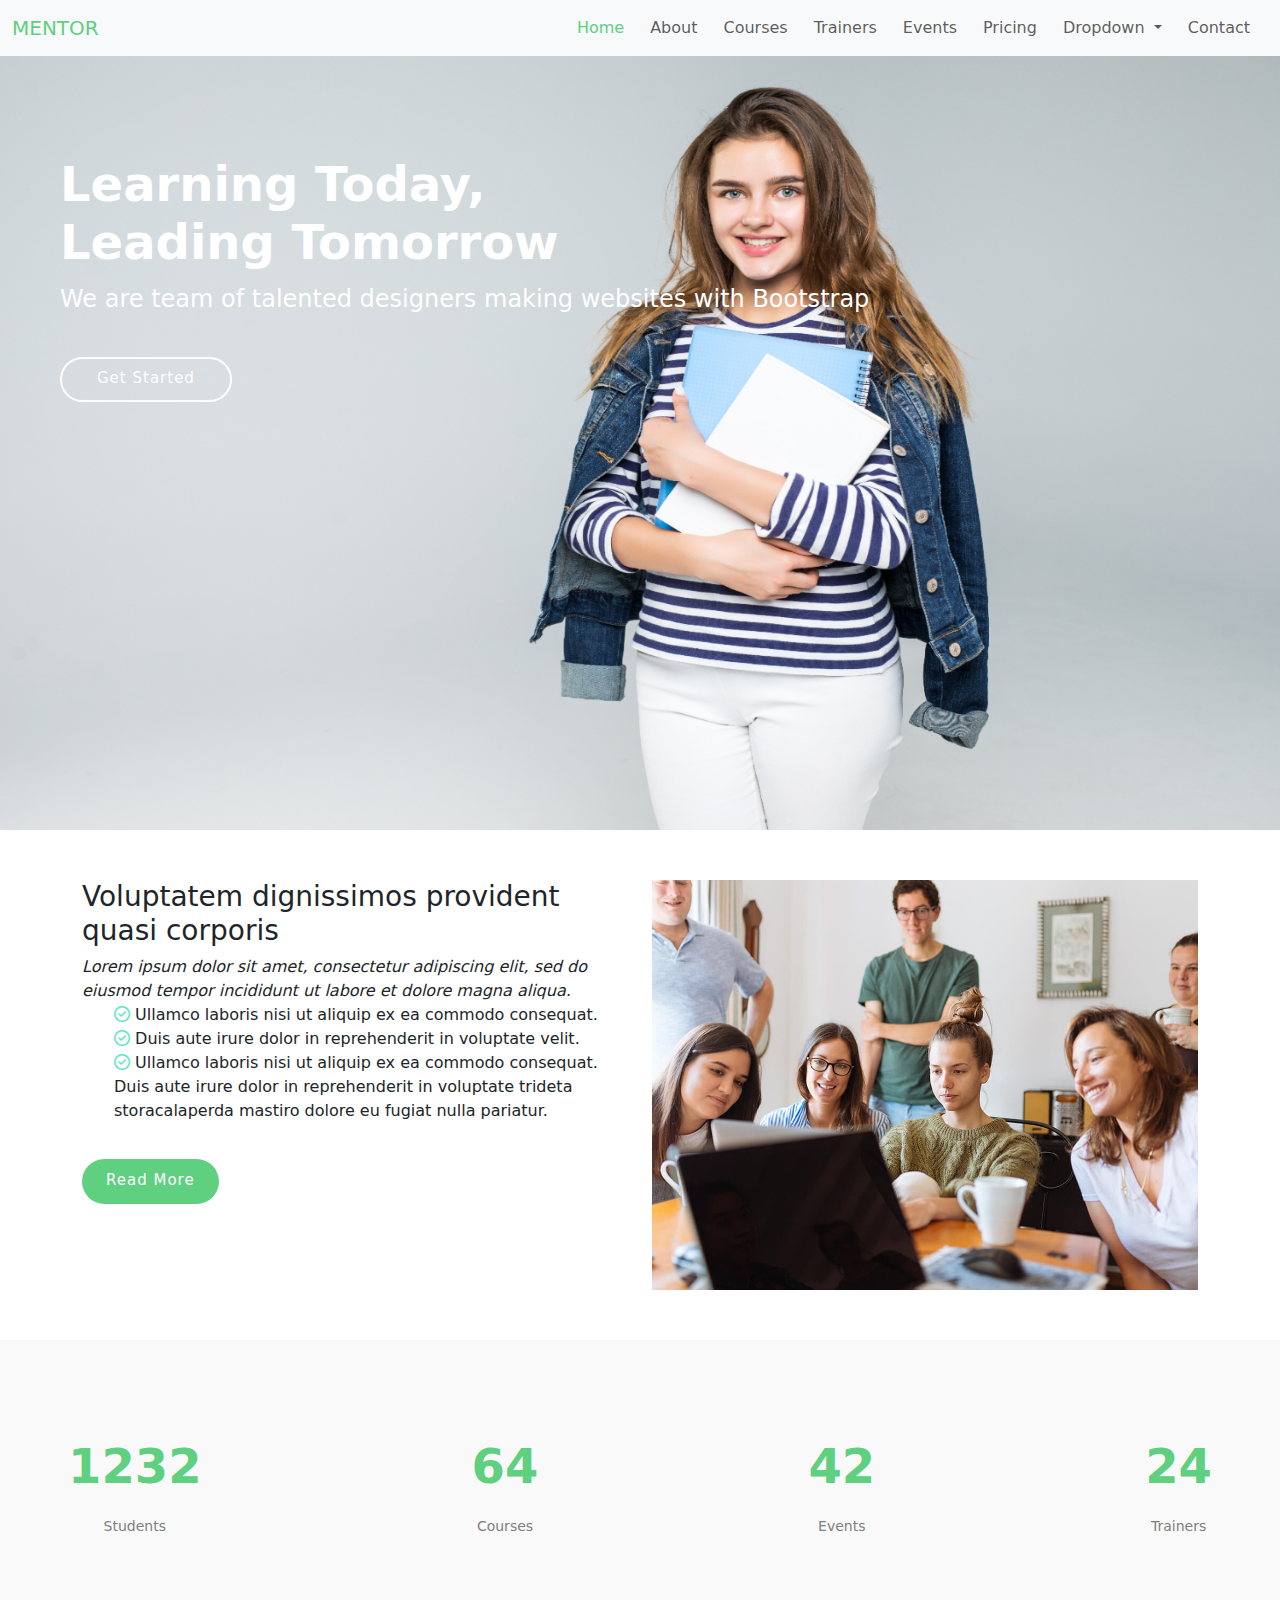
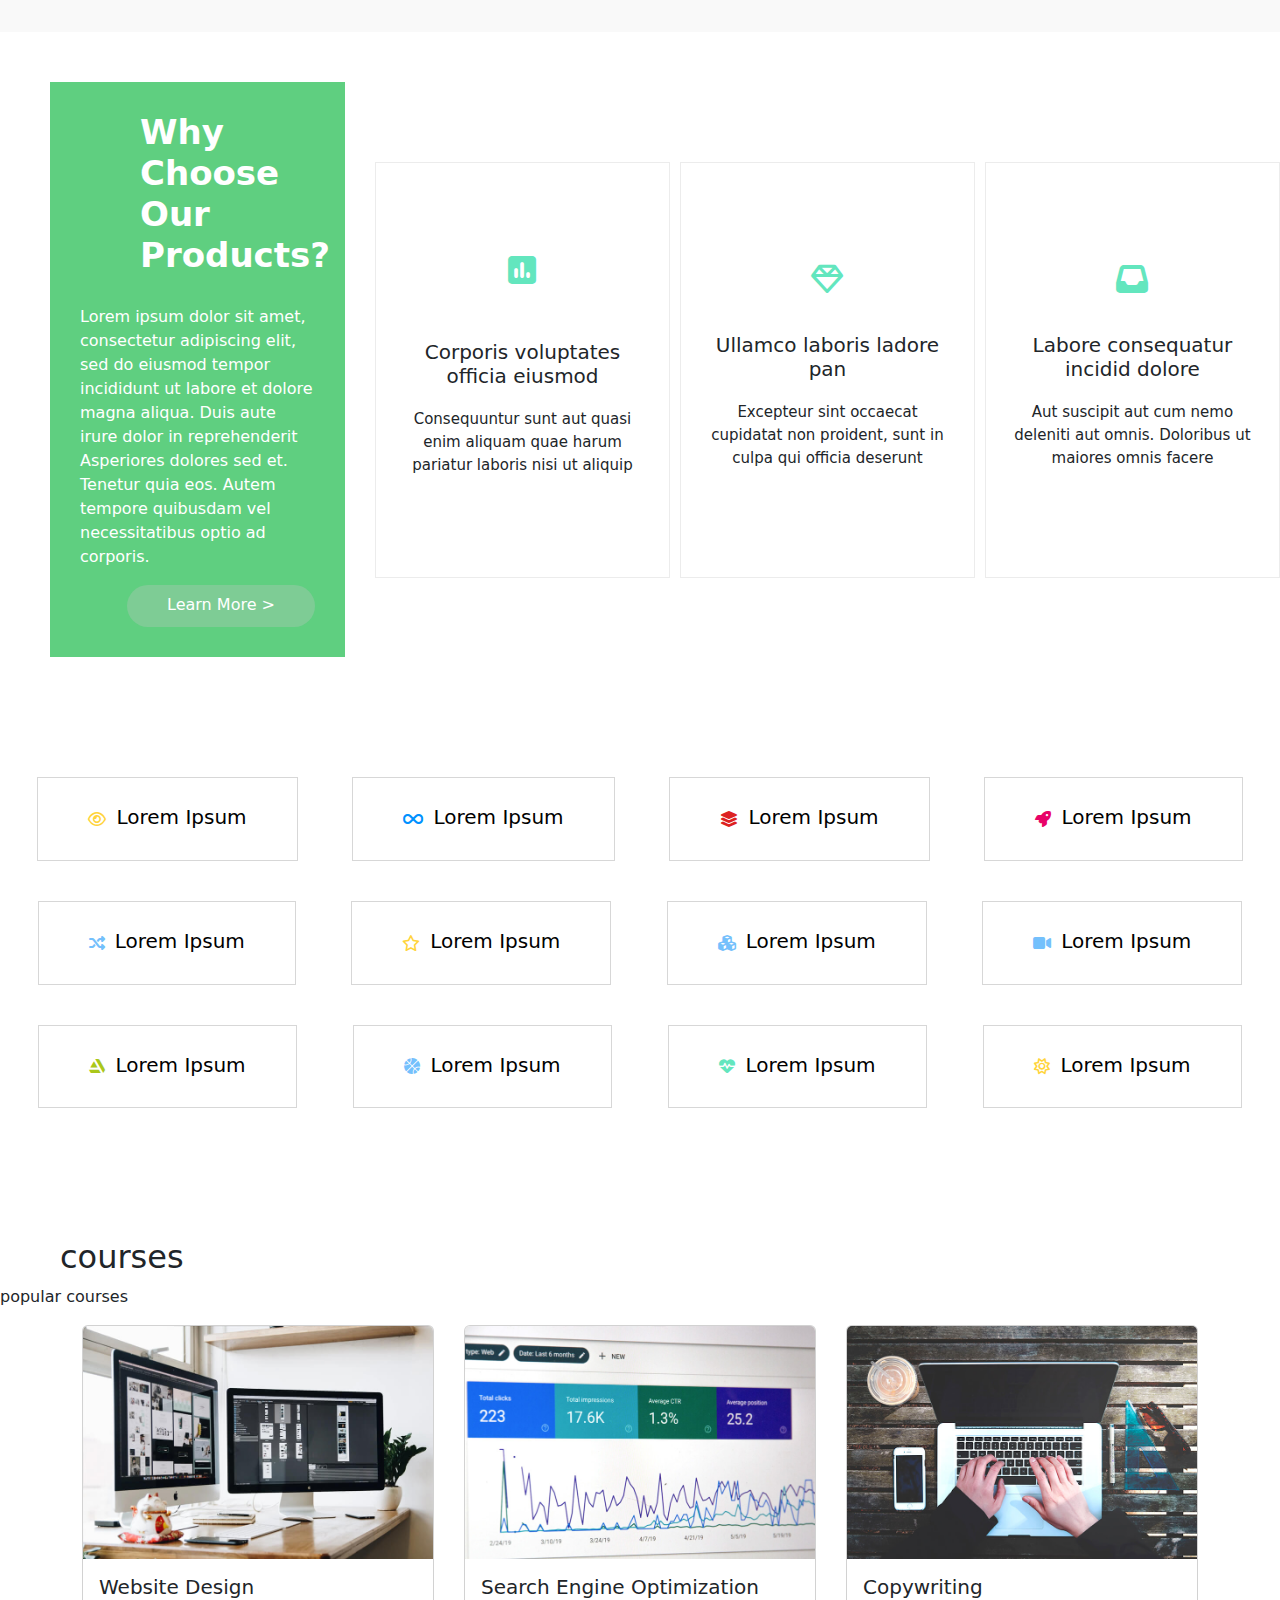
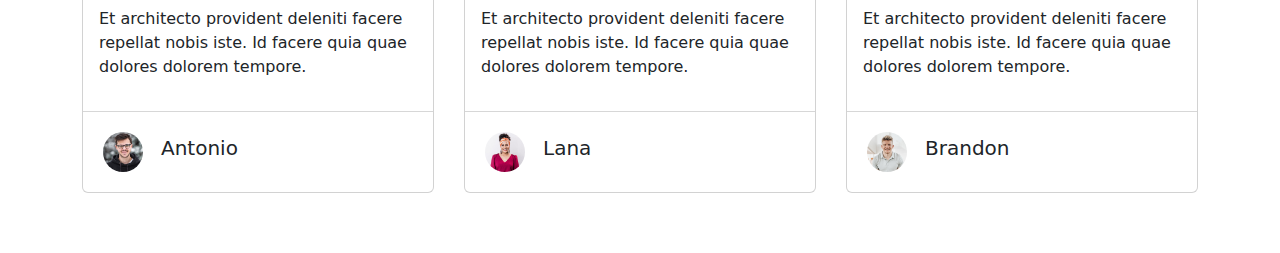
==== day 2nd/index.html @ 6ca22c72 "push" ====
<!DOCTYPE html>
<html lang="en">

<head>
  <meta charset="UTF-8">
  <meta name="viewport" content="width=device-width, initial-scale=1.0">
  <title>Mentor</title>
  <link rel="stylesheet" href="style.css">
  <link href="https://cdn.jsdelivr.net/npm/bootstrap@5.3.3/dist/css/bootstrap.min.css" rel="stylesheet"
    integrity="sha384-QWTKZyjpPEjISv5WaRU9OFeRpok6YctnYmDr5pNlyT2bRjXh0JMhjY6hW+ALEwIH" crossorigin="anonymous">
  <link rel="stylesheet" href="https://cdnjs.cloudflare.com/ajax/libs/font-awesome/6.7.2/css/all.min.css"
    integrity="sha512-Evv84Mr4kqVGRNSgIGL/F/aIDqQb7xQ2vcrdIwxfjThSH8CSR7PBEakCr51Ck+w+/U6swU2Im1vVX0SVk9ABhg=="
    crossorigin="anonymous" referrerpolicy="no-referrer" />
  <link href="assets/vendor/swiper/swiper-bundle.min.css" rel="stylesheet">
  <link href="assets/vendor/glightbox/css/glightbox.min.css" rel="stylesheet">
  <link href="assets/vendor/bootstrap-icons/bootstrap-icons.css" rel="stylesheet">
  <link href="assets/vendor/bootstrap/css/bootstrap.min.css" rel="stylesheet">
  <link href="assets/img/apple-touch-icon.png" rel="apple-touch-icon">
</head>

<body>
  <nav class="navbar navbar-expand-lg bg-body-tertiary">
    <div class="container-fluid">
      <a class="navbar-brand  mainname" href="#">Mentor</a>
      <button class="navbar-toggler" type="button" data-bs-toggle="collapse" data-bs-target="#navbarNavDropdown"
        aria-controls="navbarNavDropdown" aria-expanded="false" aria-label="Toggle navigation">
        <span class="navbar-toggler-icon"></span>
      </button>
      <div class="collapse navbar-collapse" id="navbarNavDropdown">
        <ul class="navbar-nav ms-auto">
          <li class="nav-item">
            <a class="nav-link active   mainname " aria-current="page" href="#">Home</a>
          </li>
          <li class="nav-item">
            <a class="nav-link" href="#">About</a>
          </li>
          <li class="nav-item">
            <a class="nav-link" href="#">Courses</a>
          </li>
          <li class="nav-item">
            <a class="nav-link" href="#">Trainers</a>
          </li>
          <li class="nav-item">
            <a class="nav-link" href="#">Events</a>
          </li>
          <li class="nav-item">
            <a class="nav-link" href="#">Pricing</a>
          </li>


          <li class="nav-item dropdown">
            <a class="nav-link dropdown-toggle" href="#" role="button" data-bs-toggle="dropdown" aria-expanded="false">
              Dropdown
            </a>
            <ul class="dropdown-menu">
              <li><a class="dropdown-item" href="#">Dropdown1</a></li>
              <li><a class="dropdown-item" href="#">Dropdown2</a> </li>
              <li><a class="dropdown-item" href="#">Dropdown3</a></li>
              <li><a class="dropdown-item" href="#">Dropdown4</a></li>
              <li><a class="dropdown-item" href="#">Dropdown5</a></li>

            </ul>
          </li>
          <li class="nav-item">
            <a class="nav-link" href="#">Contact</a>
          </li>
        </ul>
      </div>
    </div>
  </nav>
  <div id="main-content">
    <!-- <img src="assets/2062.jpg" alt="img"> -->
    <h2> Learning Today, <br> Leading Tomorrow</h2>
    <p>We are team of talented designers making websites with Bootstrap</p>
    <button class="btn-btn">Get Started</button>
  </div>
  <section id="about" class="about section">
    <div class="container">
      <div class="row gy-4">
        <div class="col-lg-6">
          <h3>Voluptatem dignissimos provident quasi corporis</h3>
          <i>Lorem ipsum dolor sit amet, consectetur adipiscing elit, sed do eiusmod tempor incididunt ut labore et
            dolore magna aliqua.</i>
          <ul>
            <li>
              <i class="fa-regular fa-circle-check" style="color: #63E6BE;"></i>
              Ullamco laboris nisi ut aliquip ex ea commodo consequat.
            </li>
            <li>
              <i class="fa-regular fa-circle-check" style="color: #63E6BE;"></i>
              Duis aute irure dolor in reprehenderit in voluptate velit.
            </li>
            <li>
              <i class="fa-regular fa-circle-check" style="color: #63E6BE;"></i>
              Ullamco laboris nisi ut aliquip ex ea commodo consequat. Duis aute irure dolor in reprehenderit in
              voluptate trideta storacalaperda mastiro dolore eu fugiat nulla pariatur.
            </li>
          </ul>
          <button onclick=""> Read More</button>
        </div>
        <div id="image-" class="col-lg-6">
          <img src="assets/about.jpg" class="img-fluid" alt="img">
        </div>

      </div>
    </div>
  </section>

  <section id="count" class="count-section">
    <div id="count-main">
      <div id="student" class="count-main">
        <p>1232</p>
        <h3>Students</h3>
      </div>
      <div id="courses" class="count-main">
        <p>64</p>
        <h3>Courses</h3>
      </div>
      <div id="events" class="count-main">
        <p>42</p>
        <h3>Events</h3>
      </div>
      <div id="trainers" class="count-main">
        <p>24</p>
        <h3>Trainers</h3>
      </div>
    </div>
  </section>


  <section id="why-us" class="why-us section">
    <div id="why-us-container" class="">
      <div id="product" class="col-lg-3">
        <h2>Why Choose Our Products?</h2>
        <p>Lorem ipsum dolor sit amet, consectetur adipiscing elit, sed do eiusmod tempor incididunt ut labore et dolore
          magna aliqua. Duis aute irure dolor in reprehenderit Asperiores dolores sed et. Tenetur quia eos. Autem
          tempore quibusdam vel necessitatibus optio ad corporis.</p>
        <button onclick="">Learn More ></button>
      </div>
      <div id="product-points" class="col-lg-9">
        <div id="points1" class="points col-lg-4">
          <i class="fa-solid fa-square-poll-vertical fa-lg pointshape" style="color: #63E6BE;"></i>
          <h4> Corporis voluptates officia eiusmod</h4>
          <p>Consequuntur sunt aut quasi enim aliquam quae harum pariatur laboris nisi ut aliquip</p>
        </div>
        <div id="points2" class="points col-lg-4">
          <i class="fa-regular fa-gem pointshape" style="color: #63E6BE;"></i>
          <h4>Ullamco laboris ladore pan</h4>
          <p>Excepteur sint occaecat cupidatat non proident, sunt in culpa qui officia deserunt</p>
        </div>
        <div id="points3" class="points col-lg-4">
          <i class="fa-solid fa-inbox pointshape" style="color: #63E6BE;"></i>
          <h4>Labore consequatur incidid dolore</h4>
          <p>Aut suscipit aut cum nemo deleniti aut omnis. Doloribus ut maiores omnis facere</p>
        </div>
      </div>
    </div>
  </section>

  <section id="features" class="features">
    <div id="features-container" class="">
      <div id="row-1st" class="row1">
        <div><i class="fa-regular fa-eye" style="color: #FFD43B;"></i>
          <h3><a href="#">Lorem Ipsum</a></h3>

        </div>
        <div>
          <i class="fa-solid fa-infinity" style="color: #0091ff;"></i>
          <h3><a href="#">Lorem Ipsum</a></h3>
        </div>

        <div>
          <i class="fa-solid fa-layer-group" style="color: #dd2222;"></i>
          <h3><a href="#">Lorem Ipsum</a></h3>
        </div>

        <div> <i class="fa-solid fa-rocket" style="color: #e80368;"></i>
          <h3><a href="#">Lorem Ipsum</a></h3>
        </div>

      </div>

      <div id="row-2nd" class="row1">
        <div>
          <i class="fa-solid fa-shuffle" style="color: #74C0FC;"></i>
          <h3><a href="#">Lorem Ipsum</a></h3>
        </div>
        <div><i class="fa-regular fa-star" style="color: #FFD43B;"></i>
          <h3><a href="#">Lorem Ipsum</a></h3>

        </div>
        <div><i class="fa-solid fa-cubes" style="color: #74C0FC;"></i>
          <h3><a href="#">Lorem Ipsum</a></h3>

        </div>
        <div><i class="fa-solid fa-video" style="color: #74C0FC;"></i>
          <h3><a href="#">Lorem Ipsum</a></h3>
        </div>
      </div>

      <div id="row-3rd" class="row1">
        <div><i class="fa-brands fa-artstation" style="color: #aac71a;"></i>
          <h3><a href="#">Lorem Ipsum</a></h3>

        </div>
        <div>
          <i class="fa-solid fa-basketball" style="color: #74C0FC;"></i>
          <h3><a href="#">Lorem Ipsum</a></h3>
        </div>
        <div><i class="fa-solid fa-heart-pulse" style="color: #63E6BE;"></i>

          <h3><a href="#">Lorem Ipsum</a></h3>
        </div>
        <div>
          <i class="fa-regular fa-sun" style="color: #FFD43B;"></i>
          <h3><a href="#">Lorem Ipsum</a></h3>
        </div>
      </div>

    </div>
  </section>
  <section id="courses" class="courses">
    <div id="title">
      <h2>courses</h2>
      <p>popular courses</p>
    </div>

    <div id="container" class="container">
      <div id="card1" class="card">
        <img src="assets/course-1.jpg" class="card-img-top" alt="...">
        <div class="card-body">
          <h5 class="card-title">Website Design</h5>
          <p>Et architecto provident deleniti facere repellat nobis iste. Id facere quia quae dolores dolorem tempore.</p>
        </div>
        <div class="traine">
          <img src="assets/trainers-1.jpg" alt="img">
          <h5>Antonio</h5>
        </div>
      </div>
      <div id="card2" class="card">
        <img src="assets/course-2.jpg" class="card-img-top" alt="...">
        <div class="card-body">
          <h5 class="card-title">Search Engine Optimization</h5>
          <p>Et architecto provident deleniti facere repellat nobis iste. Id facere quia quae dolores dolorem tempore.</p>
        </div>
        <div class="traine">
          <img src="assets/trainers-2.jpg" alt="img">
          <h5>Lana</h5>
        </div>
      </div>
      <div id="card2" class="card">
        <img src="assets/course-3.jpg" class="card-img-top" alt="...">
        <div class="card-body">
          <h5 class="card-title">Copywriting</h5>
          <p>Et architecto provident deleniti facere repellat nobis iste. Id facere quia quae dolores dolorem tempore.</p>
        </div>
        <div class="traine">
          <img src="assets/trainers-3.jpg" alt="img">
          <h5>Brandon</h5>
        </div>
      </div>
    </div>
  </section>




  <script src="https://cdn.jsdelivr.net/npm/bootstrap@5.3.3/dist/js/bootstrap.bundle.min.js"
    integrity="sha384-YvpcrYf0tY3lHB60NNkmXc5s9fDVZLESaAA55NDzOxhy9GkcIdslK1eN7N6jIeHz"
    crossorigin="anonymous"></script>
</body>

</html>
---- day 2nd/style.css ----
*{
    margin: 0;
    padding: 0;
}
body{
    background-color: #f1f1f1;
    font-family: Arial, sans-serif;
}
.mainname{
    color: #5FCF80 !important;
}
.navbar-brand{
    font-size: 1.5rem;
    color: #5FCF80;
    text-transform: uppercase;
    font-weight: 500;
}
.navbar-nav .nav-item{
    margin-right: 10px;
}
#main-content{
    width: 100%;
    color: white;
    height: 86vh;
    position: relative;
    padding: 80px 0;
    background-image: url('assets/2062.jpg');
    background-repeat: no-repeat;
    background-size: 100% 100%;
    object-fit: cover;
    
}

#main-content h2{
    margin-top: 20px;
    font-size: 48px;
    font-weight: 700;
}
#main-content p{
    color: color-mix(in srgb, var(--default-color), transparent 20%);
    font-size: 24px;
}

#main-content p, h2, .btn-btn {
    margin: 10px 60px;
}

.btn-btn {
    border: 2px solid white;
   
    color: white;
    background-color: transparent;
    font-weight: 500;
    font-size: 15px;
    letter-spacing: 1px;
   
    padding: 8px 35px 10px 35px;
    border-radius: 50px;
    transition: 0.4s;
    margin-top: 30px;
}
.btn-btn:hover{
    background-color: #5FCF80;
    border: 2px solid #5FCF80;
}

#about{
    padding: 50px 0;
    
}
#about button{
    margin:20px 0;
    padding: 10px 24px 12px 24px;
    border-radius: 50px;
    border: none;
    background: #5FCF80;
    color: white;
    font-weight: 500 ;
    font-size: 15px;
    letter-spacing: 1px;
}

#about li{
    list-style: none;
}




.img-fluid {
    max-width: 100%;
    height: auto;
}


.count-section{
    background-color: #F9F9F9;
    padding: 30px 0;
}
#count-main{
    text-align: center;
    display: flex;
    justify-content: center;
    align-items: center;
    column-gap: 30vb;
}

#count-main p{
    color: #5FCF80;
    font-size: 48px;
    font-weight: 600;
}
#count-main h3{
    font-size: 14px;
    font-weight: 400;
    color: gray;
}
#why-us-container{
    padding: 50px 50px;
}

#product{
    background-color: #5FCF80;
    color: white;
    
    padding: 30px;
}
#product h2{
    font-size: 34px;
    font-weight: 700;
    margin-bottom:30px;
}
#why-us-container{
    display: flex;
   
    align-items: center;
    column-gap: 30px;

}
#product button{
    padding: 8px 40px 10px 40px;
    color: var(--default-color);
    background-color:  #7ecc95;
    border-style: none;
    border-radius: 50px;
    float: right;
}
#product button:hover{
    background-color: #ffffff;
    color: #5FCF80;

}
#product-points{
    padding: 10px 0;
    
}
.points{
    border: 1px solid #ECECEC;
    padding: 100px 20px;
    width: 100%;
    text-align: center;
}
.points i:hover{
    height: 50px;
    background-color: #5FCF80;
    color: white;
}
#product-points{
    display: flex;
    column-gap: 10px;
}
#product-points i{
    width: 50px;
    height: 50px;
    border-radius: 50%;
    text-align: center;
    font-size: xx-large;
}



.points h4
{
    font-size: 20px;
 
    line-height:24px;
    margin: 20px 5px;
}
.points p{
    line-height:23px;
    font-size: 15px;
    font-weight: 400;
    margin: 0;
}

#features{
    padding: 50px 0;
}

#features-container {
    display: flex;
    column-gap: 30px;
    flex-direction: column;
}
#features-container a{
    color: black;
    font-size: 20px;
    font-weight: 500;
    line-height: 16px;
    text-decoration: none;
}
#features-container a:hover{
    color: #5FCF80;

}
#features-container div{
    margin: 10px;
}

.row1{
    display: flex;
    justify-content: space-around;
}
.row1 div{
    display: flex;
    justify-content: center;
    align-items: center;
    column-gap: 10px;
    padding: 20px 50px;
    
    border: 1px solid rgba(128, 128, 128, 0.315);
}
.row1 div:hover{
   
    border: 1px solid #5FCF80;
}

#courses{
    padding: 60px 0;
}
#container{
    display: flex;
    justify-content: center;
    align-items: center;
    column-gap: 30px;
}
.card img{
    width: 100%;
    
    height: auto;
}

.traine{
  
    border-top: 1px solid rgba(128, 128, 128, 0.315);
    display: flex;
    align-items: center;
    padding: 20px;

}
.traine img{
    margin-right: 18px;
   
    width: 40px;
    height: 40px;
    border-radius: 50%;
   
}
.traine h5:hover{
    color: #5FCF80;
}
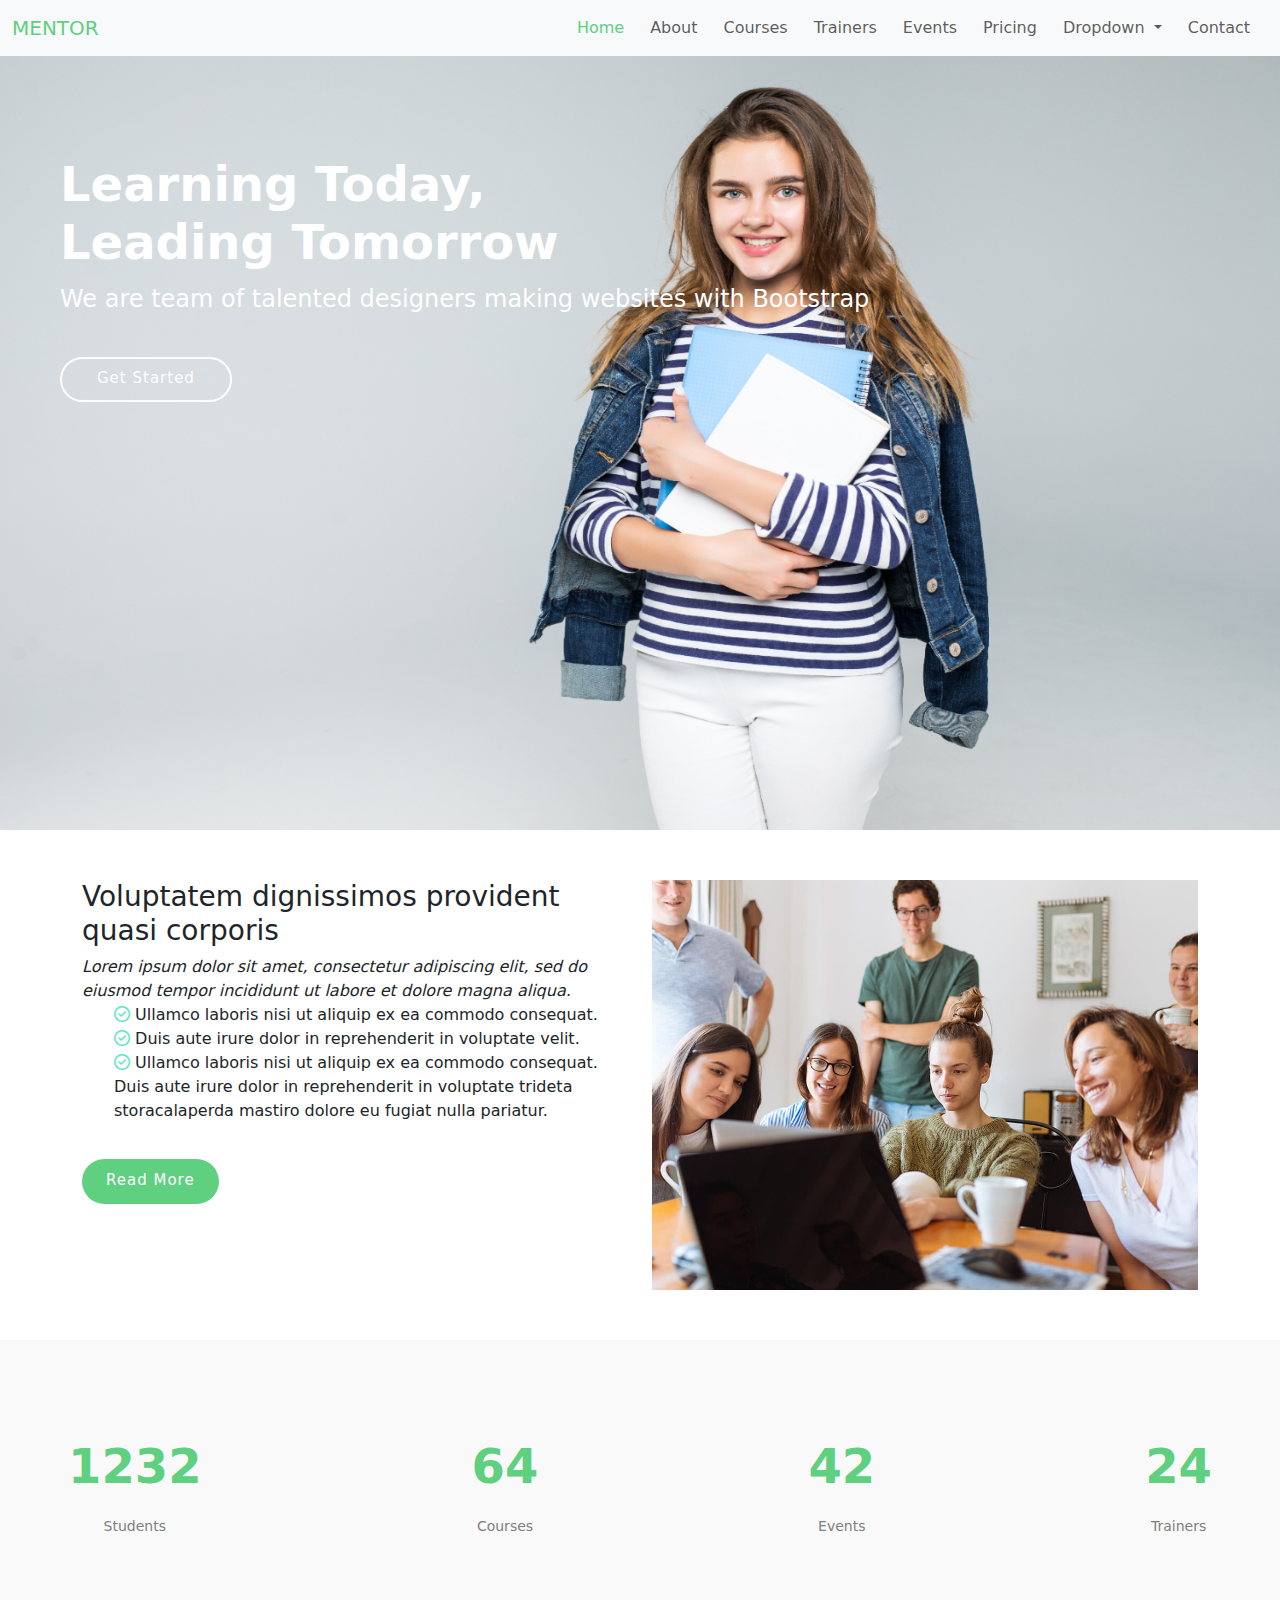
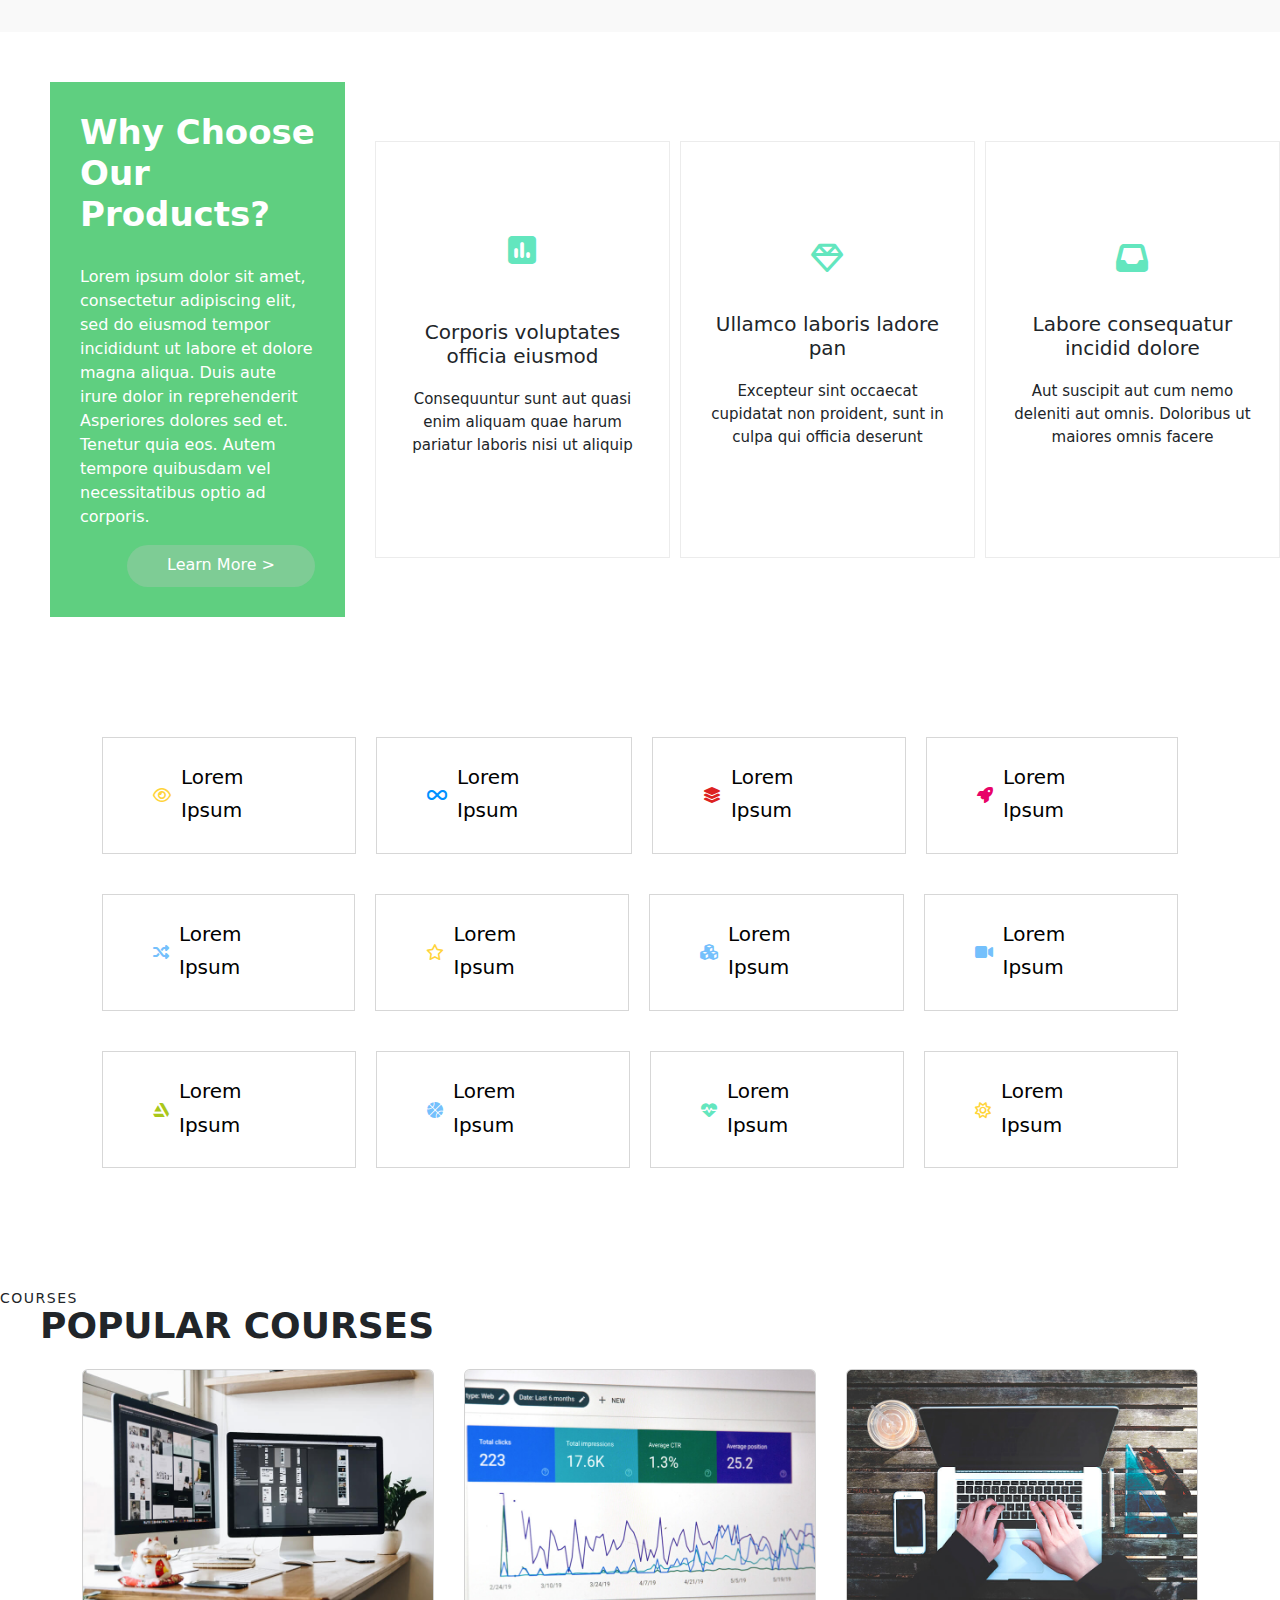
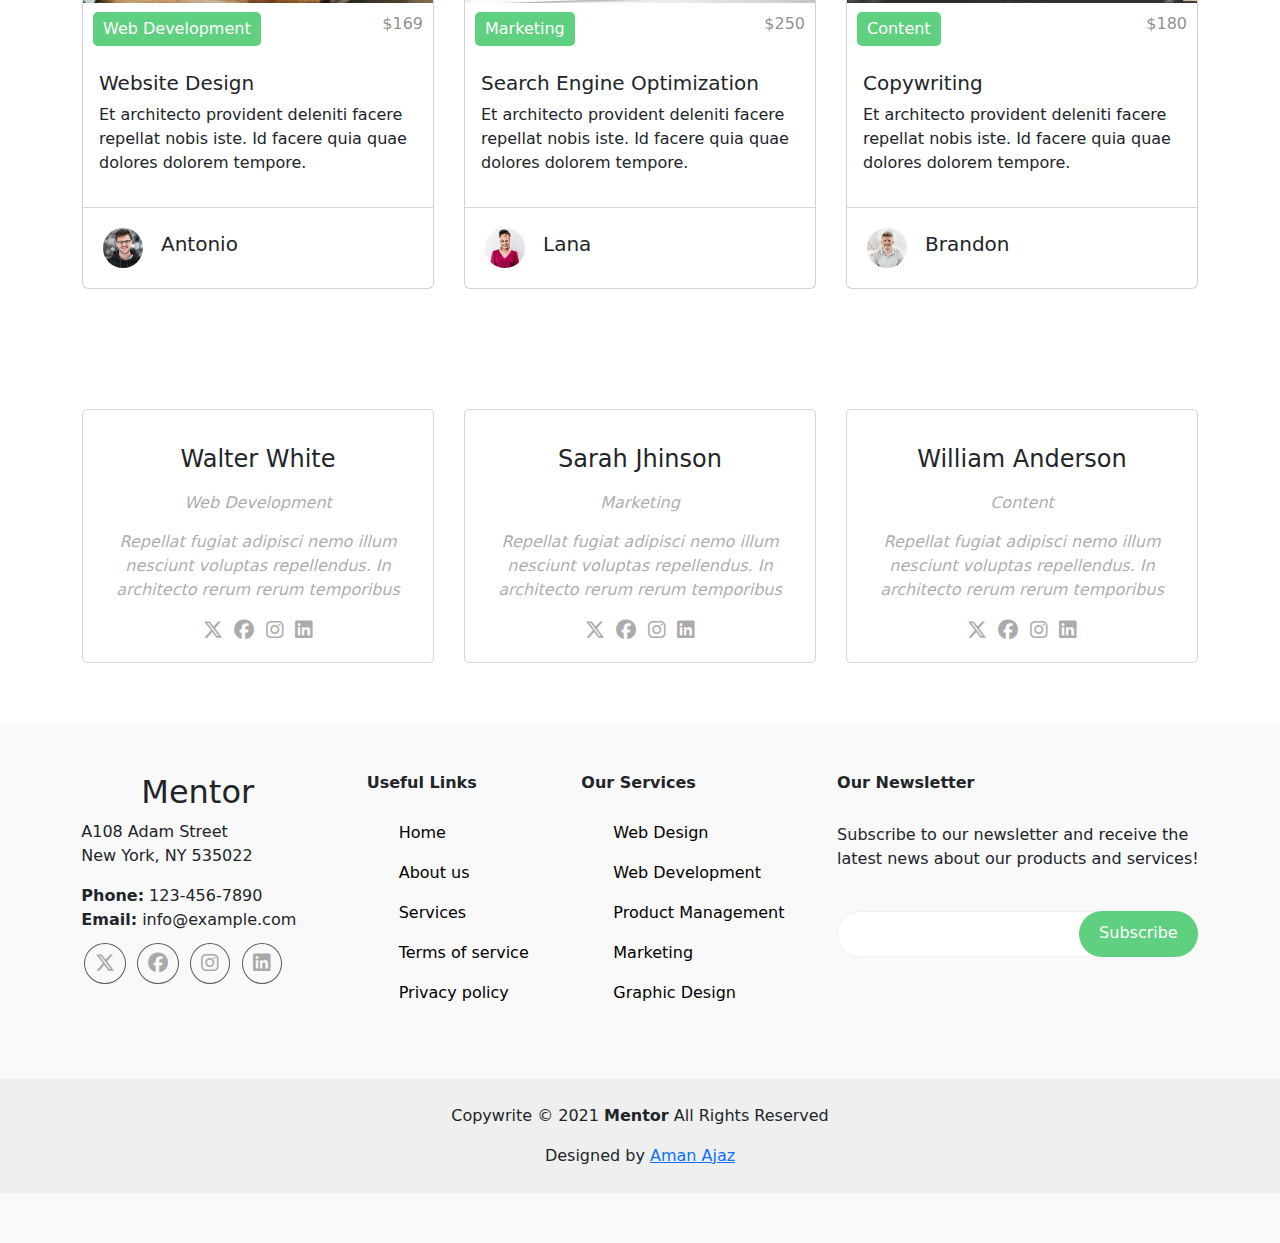
==== commit 2a4a5707: "complete" ====
--- a/day 2nd/index.html
+++ b/day 2nd/index.html
@@ -68,200 +68,310 @@
       </div>
     </div>
   </nav>
-  <div id="main-content">
-    <!-- <img src="assets/2062.jpg" alt="img"> -->
-    <h2> Learning Today, <br> Leading Tomorrow</h2>
-    <p>We are team of talented designers making websites with Bootstrap</p>
-    <button class="btn-btn">Get Started</button>
-  </div>
-  <section id="about" class="about section">
-    <div class="container">
-      <div class="row gy-4">
-        <div class="col-lg-6">
-          <h3>Voluptatem dignissimos provident quasi corporis</h3>
-          <i>Lorem ipsum dolor sit amet, consectetur adipiscing elit, sed do eiusmod tempor incididunt ut labore et
-            dolore magna aliqua.</i>
-          <ul>
-            <li>
-              <i class="fa-regular fa-circle-check" style="color: #63E6BE;"></i>
-              Ullamco laboris nisi ut aliquip ex ea commodo consequat.
-            </li>
-            <li>
-              <i class="fa-regular fa-circle-check" style="color: #63E6BE;"></i>
-              Duis aute irure dolor in reprehenderit in voluptate velit.
-            </li>
-            <li>
-              <i class="fa-regular fa-circle-check" style="color: #63E6BE;"></i>
-              Ullamco laboris nisi ut aliquip ex ea commodo consequat. Duis aute irure dolor in reprehenderit in
-              voluptate trideta storacalaperda mastiro dolore eu fugiat nulla pariatur.
-            </li>
-          </ul>
-          <button onclick=""> Read More</button>
-        </div>
-        <div id="image-" class="col-lg-6">
-          <img src="assets/about.jpg" class="img-fluid" alt="img">
-        </div>
-
-      </div>
+  <main>
+    <div id="main-content">
+      <!-- <img src="assets/2062.jpg" alt="img"> -->
+      <h2> Learning Today, <br> Leading Tomorrow</h2>
+      <p>We are team of talented designers making websites with Bootstrap</p>
+      <button class="btn-btn">Get Started</button>
     </div>
-  </section>
-
-  <section id="count" class="count-section">
-    <div id="count-main">
-      <div id="student" class="count-main">
-        <p>1232</p>
-        <h3>Students</h3>
-      </div>
-      <div id="courses" class="count-main">
-        <p>64</p>
-        <h3>Courses</h3>
-      </div>
-      <div id="events" class="count-main">
-        <p>42</p>
-        <h3>Events</h3>
-      </div>
-      <div id="trainers" class="count-main">
-        <p>24</p>
-        <h3>Trainers</h3>
+    <section id="about" class="about section">
+      <div class="container">
+        <div class="row gy-4">
+          <div class="col-lg-6">
+            <h3>Voluptatem dignissimos provident quasi corporis</h3>
+            <i>Lorem ipsum dolor sit amet, consectetur adipiscing elit, sed do eiusmod tempor incididunt ut labore et
+              dolore magna aliqua.</i>
+            <ul>
+              <li>
+                <i class="fa-regular fa-circle-check" style="color: #63E6BE;"></i>
+                Ullamco laboris nisi ut aliquip ex ea commodo consequat.
+              </li>
+              <li>
+                <i class="fa-regular fa-circle-check" style="color: #63E6BE;"></i>
+                Duis aute irure dolor in reprehenderit in voluptate velit.
+              </li>
+              <li>
+                <i class="fa-regular fa-circle-check" style="color: #63E6BE;"></i>
+                Ullamco laboris nisi ut aliquip ex ea commodo consequat. Duis aute irure dolor in reprehenderit in
+                voluptate trideta storacalaperda mastiro dolore eu fugiat nulla pariatur.
+              </li>
+            </ul>
+            <button onclick=""> Read More</button>
+          </div>
+          <div id="image-" class="col-lg-6">
+            <img src="assets/about.jpg" class="img-fluid" alt="img">
+          </div>
+
+        </div>
+      </div>
+    </section>
+
+    <section id="count" class="count-section">
+      <div id="count-main">
+        <div id="student" class="count-main">
+          <p>1232</p>
+          <h3>Students</h3>
+        </div>
+        <div id="courses" class="count-main">
+          <p>64</p>
+          <h3>Courses</h3>
+        </div>
+        <div id="events" class="count-main">
+          <p>42</p>
+          <h3>Events</h3>
+        </div>
+        <div id="trainers" class="count-main">
+          <p>24</p>
+          <h3>Trainers</h3>
+        </div>
+      </div>
+    </section>
+
+
+    <section id="why-us" class="why-us section">
+      <div id="why-us-container" class="">
+        <div id="product" class="col-lg-3">
+          <h2>Why Choose Our Products?</h2>
+          <p>Lorem ipsum dolor sit amet, consectetur adipiscing elit, sed do eiusmod tempor incididunt ut labore et
+            dolore
+            magna aliqua. Duis aute irure dolor in reprehenderit Asperiores dolores sed et. Tenetur quia eos. Autem
+            tempore quibusdam vel necessitatibus optio ad corporis.</p>
+          <button onclick="">Learn More ></button>
+        </div>
+        <div id="product-points" class="col-lg-9 ">
+          <div id="points1" class="points col-lg-4">
+            <i class="fa-solid fa-square-poll-vertical fa-lg pointshape" style="color: #63E6BE;"></i>
+            <h4> Corporis voluptates officia eiusmod</h4>
+            <p>Consequuntur sunt aut quasi enim aliquam quae harum pariatur laboris nisi ut aliquip</p>
+          </div>
+          <div id="points2" class="points col-lg-4">
+            <i class="fa-regular fa-gem pointshape" style="color: #63E6BE;"></i>
+            <h4>Ullamco laboris ladore pan</h4>
+            <p>Excepteur sint occaecat cupidatat non proident, sunt in culpa qui officia deserunt</p>
+          </div>
+          <div id="points3" class="points col-lg-4">
+            <i class="fa-solid fa-inbox pointshape" style="color: #63E6BE;"></i>
+            <h4>Labore consequatur incidid dolore</h4>
+            <p>Aut suscipit aut cum nemo deleniti aut omnis. Doloribus ut maiores omnis facere</p>
+          </div>
+        </div>
+      </div>
+    </section>
+
+    <section id="features" class="features">
+      <div id="features-container" class="container">
+        <div id="row-1st" class="row1">
+          <div><i class="fa-regular fa-eye" style="color: #FFD43B;"></i>
+            <h3><a href="#">Lorem Ipsum</a></h3>
+
+          </div>
+          <div>
+            <i class="fa-solid fa-infinity" style="color: #0091ff;"></i>
+            <h3><a href="#">Lorem Ipsum</a></h3>
+          </div>
+
+          <div>
+            <i class="fa-solid fa-layer-group" style="color: #dd2222;"></i>
+            <h3><a href="#">Lorem Ipsum</a></h3>
+          </div>
+
+          <div> <i class="fa-solid fa-rocket" style="color: #e80368;"></i>
+            <h3><a href="#">Lorem Ipsum</a></h3>
+          </div>
+
+        </div>
+
+        <div id="row-2nd" class="row1">
+          <div>
+            <i class="fa-solid fa-shuffle" style="color: #74C0FC;"></i>
+            <h3><a href="#">Lorem Ipsum</a></h3>
+          </div>
+          <div><i class="fa-regular fa-star" style="color: #FFD43B;"></i>
+            <h3><a href="#">Lorem Ipsum</a></h3>
+
+          </div>
+          <div><i class="fa-solid fa-cubes" style="color: #74C0FC;"></i>
+            <h3><a href="#">Lorem Ipsum</a></h3>
+
+          </div>
+          <div><i class="fa-solid fa-video" style="color: #74C0FC;"></i>
+            <h3><a href="#">Lorem Ipsum</a></h3>
+          </div>
+        </div>
+
+        <div id="row-3rd" class="row1">
+          <div><i class="fa-brands fa-artstation" style="color: #aac71a;"></i>
+            <h3><a href="#">Lorem Ipsum</a></h3>
+
+          </div>
+          <div>
+            <i class="fa-solid fa-basketball" style="color: #74C0FC;"></i>
+            <h3><a href="#">Lorem Ipsum</a></h3>
+          </div>
+          <div><i class="fa-solid fa-heart-pulse" style="color: #63E6BE;"></i>
+
+            <h3><a href="#">Lorem Ipsum</a></h3>
+          </div>
+          <div>
+            <i class="fa-regular fa-sun" style="color: #FFD43B;"></i>
+            <h3><a href="#">Lorem Ipsum</a></h3>
+          </div>
+        </div>
+
+      </div>
+    </section>
+    <section id="courses" class="courses">
+      <div id="title">
+        <h2>courses</h2>
+        <p>popular courses</p>
+      </div>
+
+      <div id="container" class="container">
+        <div id="card1" class="card">
+          <img src="assets/course-1.jpg" class="card-img-top" alt="...">
+          <div class="tag">
+            <mark> Web Development </mark>
+            <div class="price">$169</div>
+          </div>
+          <div class="card-body">
+            <h5 class="card-title">Website Design</h5>
+            <p>Et architecto provident deleniti facere repellat nobis iste. Id facere quia quae dolores dolorem tempore.
+            </p>
+          </div>
+          <div class="traine">
+            <img src="assets/trainers-1.jpg" alt="img">
+            <h5>Antonio</h5>
+          </div>
+        </div>
+        <div id="card2" class="card">
+          <img src="assets/course-2.jpg" class="card-img-top" alt="...">
+          <div class="tag">
+            <mark> Marketing </mark>
+            <div class="price">$250</div>
+          </div>
+          <div class="card-body">
+            <h5 class="card-title">Search Engine Optimization</h5>
+            <p>Et architecto provident deleniti facere repellat nobis iste. Id facere quia quae dolores dolorem tempore.
+            </p>
+          </div>
+          <div class="traine">
+            <img src="assets/trainers-2.jpg" alt="img">
+            <h5>Lana</h5>
+          </div>
+        </div>
+        <div id="card2" class="card">
+          <img src="assets/course-3.jpg" class="card-img-top" alt="...">
+          <div class="tag">
+            <mark> Content </mark>
+            <div class="price">$180</div>
+          </div>
+          <div class="card-body">
+            <h5 class="card-title">Copywriting</h5>
+            <p>Et architecto provident deleniti facere repellat nobis iste. Id facere quia quae dolores dolorem tempore.
+            </p>
+          </div>
+          <div class="traine">
+            <img src="assets/trainers-3.jpg" alt="img">
+            <h5>Brandon</h5>
+          </div>
+        </div>
+      </div>
+    </section>
+
+    <section id="trainers-index" class="trainers-index section">
+      <div id="trainers-container" class="container">
+        <div id="trainers-card1" class="trainers-cards">
+          <img src="assets/tr/trainer-1.jpg" alt="">
+          <h4>Walter White</h4>
+          <h6>Web Development</h6>
+          <p>Repellat fugiat adipisci nemo illum nesciunt voluptas repellendus. In architecto rerum rerum temporibus</p>
+          <div class="social">
+            <a href=""><i class="fa-brands fa-x-twitter fa-lg"></i></a>
+            <a href=""><i class="fa-brands fa-facebook fa-lg"></i></a>
+            <a href=""><i class="fa-brands fa-instagram fa-lg"></i></a>
+            <a href=""><i class="fa-brands fa-linkedin fa-lg"></i></a>
+          </div>
+        </div>
+        <div id="trainers-card2" class="trainers-cards">
+          <img src="assets/tr/trainer-2.jpg" alt="">
+          <h4>Sarah Jhinson</h4>
+          <h6>Marketing</h6>
+          <p>Repellat fugiat adipisci nemo illum nesciunt voluptas repellendus. In architecto rerum rerum temporibus</p>
+          <div class="social">
+            <a href=""><i class="fa-brands fa-x-twitter fa-lg"></i></a>
+            <a href=""><i class="fa-brands fa-facebook fa-lg"></i></a>
+            <a href=""><i class="fa-brands fa-instagram fa-lg"></i></a>
+            <a href=""><i class="fa-brands fa-linkedin fa-lg"></i></a>
+          </div>
+        </div>
+        <div id="trainers-card3" class="trainers-cards">
+          <img src="assets/tr/trainer-3.jpg" alt="">
+          <h4>William Anderson</h4>
+          <h6>Content</h6>
+          <p>Repellat fugiat adipisci nemo illum nesciunt voluptas repellendus. In architecto rerum rerum temporibus</p>
+          <div class="social">
+            <a href=""><i class="fa-brands fa-x-twitter fa-lg"></i></a>
+            <a href=""><i class="fa-brands fa-facebook fa-lg"></i></a>
+            <a href=""><i class="fa-brands fa-instagram fa-lg"></i></a>
+            <a href=""><i class="fa-brands fa-linkedin fa-lg"></i></a>
+          </div>
+        </div>
+      </div>
+
+    </section>
+  </main>
+  <footer>
+    <div id="footer-container" class="container">
+      <div id="" class="footer-section">
+        <h2>Mentor</h2>
+        <address>A108 Adam Street <br>New York, NY 535022</address>
+        <strong>Phone:</strong> 123-456-7890 <br>
+        <strong>Email:</strong> info@example.com
+        <div id="social" class="social">
+          <a href=""><i class="fa-brands fa-x-twitter fa-lg"></i></a>
+          <a href=""><i class="fa-brands fa-facebook fa-lg"></i></a>
+          <a href=""><i class="fa-brands fa-instagram fa-lg"></i></a>
+          <a href=""><i class="fa-brands fa-linkedin fa-lg"></i></a>
+        </div>
+      </div>
+      <div id="" class="footer-section">
+        <h4>Useful Links</h4>
+        <ul>
+          <li><a href="">Home</a></li>
+          <li><a href="">About us</a></li>
+          <li><a href="">Services</a></li>
+          <li><a href="">Terms of service</a></li>
+          <li><a href="">Privacy policy</a></li>
+      </div>
+      <div id="" class="footer-section">
+        <h4>Our Services</h4>
+        <ul>
+          <li><a href="">Web Design</a></li>
+          <li><a href="">Web Development</a></li>
+          <li><a href="">Product Management</a></li>
+          <li><a href="">Marketing</a></li>
+          <li><a href="">Graphic Design</a></li>
+      </div>
+      <div id="" class="footer-section">
+        <h4>Our Newsletter</h4>
+        <p>Subscribe to our newsletter and receive the
+          <br>latest news about our products and services!</p>
+          <div class="newsform">
+            <input type="email" placeholder="">
+            <input type="submit" value="Subscribe">
+
+          </div>
       </div>
     </div>
-  </section>
-
-
-  <section id="why-us" class="why-us section">
-    <div id="why-us-container" class="">
-      <div id="product" class="col-lg-3">
-        <h2>Why Choose Our Products?</h2>
-        <p>Lorem ipsum dolor sit amet, consectetur adipiscing elit, sed do eiusmod tempor incididunt ut labore et dolore
-          magna aliqua. Duis aute irure dolor in reprehenderit Asperiores dolores sed et. Tenetur quia eos. Autem
-          tempore quibusdam vel necessitatibus optio ad corporis.</p>
-        <button onclick="">Learn More ></button>
-      </div>
-      <div id="product-points" class="col-lg-9">
-        <div id="points1" class="points col-lg-4">
-          <i class="fa-solid fa-square-poll-vertical fa-lg pointshape" style="color: #63E6BE;"></i>
-          <h4> Corporis voluptates officia eiusmod</h4>
-          <p>Consequuntur sunt aut quasi enim aliquam quae harum pariatur laboris nisi ut aliquip</p>
-        </div>
-        <div id="points2" class="points col-lg-4">
-          <i class="fa-regular fa-gem pointshape" style="color: #63E6BE;"></i>
-          <h4>Ullamco laboris ladore pan</h4>
-          <p>Excepteur sint occaecat cupidatat non proident, sunt in culpa qui officia deserunt</p>
-        </div>
-        <div id="points3" class="points col-lg-4">
-          <i class="fa-solid fa-inbox pointshape" style="color: #63E6BE;"></i>
-          <h4>Labore consequatur incidid dolore</h4>
-          <p>Aut suscipit aut cum nemo deleniti aut omnis. Doloribus ut maiores omnis facere</p>
-        </div>
-      </div>
+    <div id="Copywrite">
+      <p>Copywrite &copy; 2021 <strong><span>Mentor</span></strong> All Rights Reserved</p>
+      <div class="credits">
+        
+        Designed by <a href="https://www.github.com/iamanajaz/">Aman Ajaz</a> 
+      </a></div>
     </div>
-  </section>
-
-  <section id="features" class="features">
-    <div id="features-container" class="">
-      <div id="row-1st" class="row1">
-        <div><i class="fa-regular fa-eye" style="color: #FFD43B;"></i>
-          <h3><a href="#">Lorem Ipsum</a></h3>
-
-        </div>
-        <div>
-          <i class="fa-solid fa-infinity" style="color: #0091ff;"></i>
-          <h3><a href="#">Lorem Ipsum</a></h3>
-        </div>
-
-        <div>
-          <i class="fa-solid fa-layer-group" style="color: #dd2222;"></i>
-          <h3><a href="#">Lorem Ipsum</a></h3>
-        </div>
-
-        <div> <i class="fa-solid fa-rocket" style="color: #e80368;"></i>
-          <h3><a href="#">Lorem Ipsum</a></h3>
-        </div>
-
-      </div>
-
-      <div id="row-2nd" class="row1">
-        <div>
-          <i class="fa-solid fa-shuffle" style="color: #74C0FC;"></i>
-          <h3><a href="#">Lorem Ipsum</a></h3>
-        </div>
-        <div><i class="fa-regular fa-star" style="color: #FFD43B;"></i>
-          <h3><a href="#">Lorem Ipsum</a></h3>
-
-        </div>
-        <div><i class="fa-solid fa-cubes" style="color: #74C0FC;"></i>
-          <h3><a href="#">Lorem Ipsum</a></h3>
-
-        </div>
-        <div><i class="fa-solid fa-video" style="color: #74C0FC;"></i>
-          <h3><a href="#">Lorem Ipsum</a></h3>
-        </div>
-      </div>
-
-      <div id="row-3rd" class="row1">
-        <div><i class="fa-brands fa-artstation" style="color: #aac71a;"></i>
-          <h3><a href="#">Lorem Ipsum</a></h3>
-
-        </div>
-        <div>
-          <i class="fa-solid fa-basketball" style="color: #74C0FC;"></i>
-          <h3><a href="#">Lorem Ipsum</a></h3>
-        </div>
-        <div><i class="fa-solid fa-heart-pulse" style="color: #63E6BE;"></i>
-
-          <h3><a href="#">Lorem Ipsum</a></h3>
-        </div>
-        <div>
-          <i class="fa-regular fa-sun" style="color: #FFD43B;"></i>
-          <h3><a href="#">Lorem Ipsum</a></h3>
-        </div>
-      </div>
-
-    </div>
-  </section>
-  <section id="courses" class="courses">
-    <div id="title">
-      <h2>courses</h2>
-      <p>popular courses</p>
-    </div>
-
-    <div id="container" class="container">
-      <div id="card1" class="card">
-        <img src="assets/course-1.jpg" class="card-img-top" alt="...">
-        <div class="card-body">
-          <h5 class="card-title">Website Design</h5>
-          <p>Et architecto provident deleniti facere repellat nobis iste. Id facere quia quae dolores dolorem tempore.</p>
-        </div>
-        <div class="traine">
-          <img src="assets/trainers-1.jpg" alt="img">
-          <h5>Antonio</h5>
-        </div>
-      </div>
-      <div id="card2" class="card">
-        <img src="assets/course-2.jpg" class="card-img-top" alt="...">
-        <div class="card-body">
-          <h5 class="card-title">Search Engine Optimization</h5>
-          <p>Et architecto provident deleniti facere repellat nobis iste. Id facere quia quae dolores dolorem tempore.</p>
-        </div>
-        <div class="traine">
-          <img src="assets/trainers-2.jpg" alt="img">
-          <h5>Lana</h5>
-        </div>
-      </div>
-      <div id="card2" class="card">
-        <img src="assets/course-3.jpg" class="card-img-top" alt="...">
-        <div class="card-body">
-          <h5 class="card-title">Copywriting</h5>
-          <p>Et architecto provident deleniti facere repellat nobis iste. Id facere quia quae dolores dolorem tempore.</p>
-        </div>
-        <div class="traine">
-          <img src="assets/trainers-3.jpg" alt="img">
-          <h5>Brandon</h5>
-        </div>
-      </div>
-    </div>
-  </section>
-
+  </footer>
 
 
 
--- a/day 2nd/style.css
+++ b/day 2nd/style.css
@@ -1,24 +1,30 @@
-*{
+* {
     margin: 0;
     padding: 0;
 }
-body{
+
+body {
     background-color: #f1f1f1;
+    /* color: black; */
     font-family: Arial, sans-serif;
 }
-.mainname{
+
+.mainname {
     color: #5FCF80 !important;
 }
-.navbar-brand{
+
+.navbar-brand {
     font-size: 1.5rem;
     color: #5FCF80;
     text-transform: uppercase;
     font-weight: 500;
 }
-.navbar-nav .nav-item{
+
+.navbar-nav .nav-item {
     margin-right: 10px;
 }
-#main-content{
+
+#main-content {
     width: 100%;
     color: white;
     height: 86vh;
@@ -28,59 +34,64 @@
     background-repeat: no-repeat;
     background-size: 100% 100%;
     object-fit: cover;
-    
-}
-
-#main-content h2{
+
+}
+
+#main-content h2 {
     margin-top: 20px;
     font-size: 48px;
     font-weight: 700;
 }
-#main-content p{
+
+#main-content p {
     color: color-mix(in srgb, var(--default-color), transparent 20%);
     font-size: 24px;
 }
 
-#main-content p, h2, .btn-btn {
+#main-content p,
+h2,
+.btn-btn {
     margin: 10px 60px;
 }
 
 .btn-btn {
     border: 2px solid white;
-   
+
     color: white;
     background-color: transparent;
     font-weight: 500;
     font-size: 15px;
     letter-spacing: 1px;
-   
+
     padding: 8px 35px 10px 35px;
     border-radius: 50px;
     transition: 0.4s;
     margin-top: 30px;
 }
-.btn-btn:hover{
+
+.btn-btn:hover {
     background-color: #5FCF80;
     border: 2px solid #5FCF80;
 }
 
-#about{
+#about {
     padding: 50px 0;
-    
-}
-#about button{
-    margin:20px 0;
+
+}
+
+#about button {
+    margin: 20px 0;
     padding: 10px 24px 12px 24px;
     border-radius: 50px;
     border: none;
     background: #5FCF80;
     color: white;
-    font-weight: 500 ;
+    font-weight: 500;
     font-size: 15px;
     letter-spacing: 1px;
 }
 
-#about li{
+#about li {
     list-style: none;
 }
 
@@ -93,11 +104,12 @@
 }
 
 
-.count-section{
+.count-section {
     background-color: #F9F9F9;
     padding: 30px 0;
 }
-#count-main{
+
+#count-main {
     text-align: center;
     display: flex;
     justify-content: center;
@@ -105,71 +117,83 @@
     column-gap: 30vb;
 }
 
-#count-main p{
+#count-main p {
     color: #5FCF80;
     font-size: 48px;
     font-weight: 600;
 }
-#count-main h3{
+
+#count-main h3 {
     font-size: 14px;
     font-weight: 400;
     color: gray;
 }
-#why-us-container{
+
+#why-us-container {
     padding: 50px 50px;
 }
 
-#product{
+#product {
     background-color: #5FCF80;
     color: white;
-    
+
     padding: 30px;
 }
-#product h2{
+
+#product h2 {
+    margin: 0px;
     font-size: 34px;
     font-weight: 700;
-    margin-bottom:30px;
-}
-#why-us-container{
-    display: flex;
-   
+    margin-bottom: 30px;
+}
+
+#why-us-container {
+    display: flex;
+
     align-items: center;
     column-gap: 30px;
 
 }
-#product button{
+
+#product button {
     padding: 8px 40px 10px 40px;
     color: var(--default-color);
-    background-color:  #7ecc95;
+    background-color: #7ecc95;
     border-style: none;
     border-radius: 50px;
     float: right;
 }
-#product button:hover{
+
+#product button:hover {
     background-color: #ffffff;
     color: #5FCF80;
 
 }
-#product-points{
+
+#product-points {
     padding: 10px 0;
-    
-}
-.points{
+
+}
+
+.points {
     border: 1px solid #ECECEC;
     padding: 100px 20px;
     width: 100%;
     text-align: center;
 }
-.points i:hover{
+
+.points i:hover {
     height: 50px;
     background-color: #5FCF80;
     color: white;
 }
-#product-points{
+
+#product-points {
     display: flex;
     column-gap: 10px;
 }
-#product-points i{
+
+#product-points i {
     width: 50px;
     height: 50px;
     border-radius: 50%;
@@ -179,21 +203,21 @@
 
 
 
-.points h4
-{
+.points h4 {
     font-size: 20px;
- 
-    line-height:24px;
+
+    line-height: 24px;
     margin: 20px 5px;
 }
-.points p{
-    line-height:23px;
+
+.points p {
+    line-height: 23px;
     font-size: 15px;
     font-weight: 400;
     margin: 0;
 }
 
-#features{
+#features {
     padding: 50px 0;
 }
 
@@ -202,70 +226,254 @@
     column-gap: 30px;
     flex-direction: column;
 }
-#features-container a{
+
+#features-container a {
     color: black;
     font-size: 20px;
     font-weight: 500;
     line-height: 16px;
     text-decoration: none;
 }
-#features-container a:hover{
+
+#features-container a:hover {
     color: #5FCF80;
 
 }
-#features-container div{
+
+#features-container div {
     margin: 10px;
 }
 
-.row1{
+.row1 {
     display: flex;
     justify-content: space-around;
 }
-.row1 div{
+
+.row1 div {
     display: flex;
     justify-content: center;
     align-items: center;
     column-gap: 10px;
     padding: 20px 50px;
-    
+
     border: 1px solid rgba(128, 128, 128, 0.315);
 }
-.row1 div:hover{
-   
+
+.row1 div:hover {
+
     border: 1px solid #5FCF80;
 }
 
-#courses{
+#courses {
     padding: 60px 0;
 }
-#container{
+
+#title h2 {
+    margin-left: 40px;
+
+    font-size: 14px;
+    font-weight: 500;
+    padding: 0;
+    line-height: 1px;
+    margin: 0;
+    letter-spacing: 1.5px;
+    text-transform: uppercase;
+    color: color-mix(in srgb, var(--default-color), transparent 50%);
+    position: relative;
+
+}
+
+#title p {
+    color: var(--heading-color);
+    margin-left: 40px;
+    font-size: 36px;
+    font-weight: 700;
+    font-family: var(--nav-font);
+    text-transform: uppercase;
+}
+
+
+#container {
     display: flex;
     justify-content: center;
     align-items: center;
     column-gap: 30px;
 }
-.card img{
+
+.tag mark {
+    background-color: #5FCF80;
+    color: white;
+    padding: 5px 10px;
+    font-weight: 500;
+    border-radius: 5px;
+}
+.price{
+    color:  rgba(128, 128, 128, 0.877);
+    font-weight: 500;
+}
+.tag{
+    display: flex;
+    padding: 9px 10px;
+    justify-content: space-between;
+}
+.card img {
     width: 100%;
-    
+
     height: auto;
 }
 
-.traine{
-  
+.traine {
+
     border-top: 1px solid rgba(128, 128, 128, 0.315);
     display: flex;
     align-items: center;
     padding: 20px;
 
 }
-.traine img{
+
+.traine img {
     margin-right: 18px;
-   
+
     width: 40px;
     height: 40px;
     border-radius: 50%;
-   
-}
-.traine h5:hover{
+
+}
+
+.traine h5:hover {
     color: #5FCF80;
+}
+#trainers-index{
+    padding: 60px 0;
+}
+#trainers-container{
+    display: flex;
+    column-gap: 30px;
+    
+}
+.trainers-cards img{
+    width: 100%;
+    height: auto;
+}
+.trainers-cards{
+    border: 1px solid rgba(128, 128, 128, 0.315);
+    padding-bottom: 20px;
+    border-radius: 5px;
+    text-align: center;
+}
+#trainers-container h4{
+    padding: 11px 50px;
+}
+#trainers-container h6{
+    padding-bottom: 10px;
+    color:  rgba(128, 128, 128, 0.658);
+    font-style: italic;
+    
+}
+#trainers-container p{
+    color:  rgba(128, 128, 128, 0.658);
+    padding: 0px 15px;
+    font-style: italic;
+}
+.social a{
+    margin: 0px 3px;
+    /* column-gap: 1px; */
+    color:  rgba(128, 128, 128, 0.658);
+}
+footer{
+    padding-bottom: 50px;
+    background-color: #F9F9F9;
+}
+
+#footer-container{
+    display: flex;
+    justify-content: space-around;
+    column-gap: 30px;
+    padding: 50px 0;
+}
+#social{
+    margin-top: 20px;
+}
+#footer-container #social a{
+    
+    border: 1px solid #1f1a1ab9 ;
+    padding: 10px;
+    border-radius: 50%;
+}
+#footer-container li a{
+    text-decoration: none;
+    color: black ;
+
+}
+
+#footer-container li{
+    
+        padding: 8px 0;
+        display: flex;
+        align-items: center;
+    
+}
+
+#footer-container h4{
+        font-size: 16px;
+        font-weight: bold;
+        position: relative;
+        padding-bottom: 12px;
+}
+#footer-container p{
+    padding: 10px 0;
+}
+
+.footer-section input[type=email] {
+    border: 0;
+    padding: 4px 8px;
+    width: 100%;
+    background-color: white;
+    color: var(--default-color);
+}
+.newsform {
+    margin-top: 30px;
+    margin-bottom: 15px;
+    padding: 6px 8px;
+    /* position: relative; */
+    border-radius: 50px;
+    border: 1px solid #f1f1f1;
+    display: flex;
+    background-color:white;
+    transition: 0.3s;
+}
+
+
+
+.footer-section input[type=submit] {
+    border: 0;
+    font-size: 16px;
+    padding: 0 20px 2px 20px;
+    margin: -7px -8px -7px 0;
+    background: #5FCF80;
+    color: white;
+    transition: 0.3s;
+    border-radius: 50px;
+}
+
+input[type=email]::target-text {
+    border:5px solid #5FCF80;
+}
+#Copywrite{
+    text-align: center;
+    background-color: #EFEFEF;
+        padding-top: 25px;
+        padding-bottom: 25px;
+      
+    
+}
+.footer .copyright {
+    padding-top: 25px;
+    padding-bottom: 25px;
+    background-color: color-mix(in srgb, var(--default-color), transparent 95%);
+}
+
+.footer .credits {
+    margin-top: 6px;
+    font-size: 13px;
 }